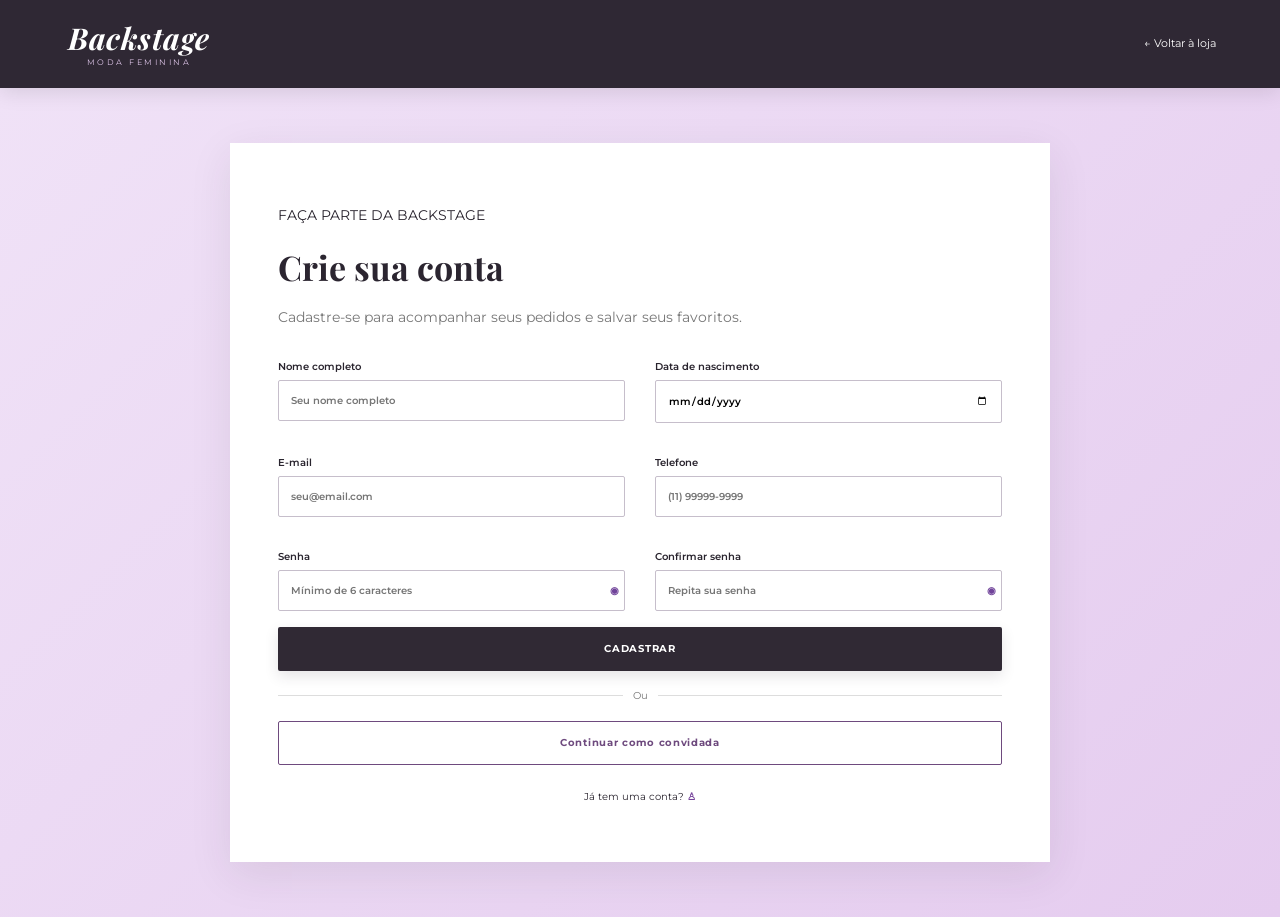
==== cadastro.html @ b1eb6801 "Atualiza projeto Backstage" ====
<!DOCTYPE html><html lang="pt-BR"><head><meta charset="UTF-8"><meta name="viewport" content="width=device-width,initial-scale=1.0"><title>Cadastro | Backstage</title><link rel="preconnect" href="https://fonts.googleapis.com"><link rel="preconnect" href="https://fonts.gstatic.com" crossorigin><link href="https://fonts.googleapis.com/css2?family=Montserrat:wght@400;500;600;700&family=Playfair+Display:wght@600;700&display=swap" rel="stylesheet"><link rel="stylesheet" href="css/style.css"></head><body><header class="header simple-header"><a class="brand" href="index.html"><span>Backstage</span><small>MODA FEMININA</small></a><a href="index.html" class="back-link">← Voltar à loja</a></header><main class="register-page"><section class="auth-card wide"><p class="eyebrow">FAÇA PARTE DA BACKSTAGE</p><h1>Crie sua conta</h1><p class="muted">Cadastre-se para acompanhar seus pedidos e salvar seus favoritos.</p><form id="registerForm" class="register-grid"><label>Nome completo<input type="text" required placeholder="Seu nome completo"></label><label>Data de nascimento<input type="date" required></label><label>E-mail<input type="email" required placeholder="seu@email.com"></label><label>Telefone<input type="tel" placeholder="(11) 99999-9999"></label><label>Senha<div class="password-field"><input type="password" required minlength="6" placeholder="Mínimo de 6 caracteres"><button type="button" class="toggle-pass">◉</button></div></label><label>Confirmar senha<div class="password-field"><input type="password" required minlength="6" placeholder="Repita sua senha"><button type="button" class="toggle-pass">◉</button></div></label><div class="register-actions"><button class="btn btn-dark full" type="submit">CADASTRAR</button><div class="or"><span>Ou</span></div><a class="btn btn-outline full" href="index.html">Continuar como convidada</a></div></form><p class="auth-bottom">Já tem uma conta? <a href="login.html">Faça login</a></p></section></main><script src="js/data.js"></script><script src="js/app.js"></script></body></html>
---- css/style.css ----
/* =========================================================
   BACKSTAGE — ESTILO VISUAL
   Alterações exclusivamente visuais
========================================================= */

* {
  box-sizing: border-box;
}

html {
  scroll-behavior: smooth;
  font-size: 100%;
}

body {
  margin: 0;
  font-family: Montserrat, Arial, sans-serif;
  color: #29242e;
  background: #f8f5fa;
  font-size: 14px;
  line-height: 1.55;
}

a {
  color: inherit;
  text-decoration: none;
}

button,
input,
select {
  font: inherit;
}

button {
  cursor: pointer;
}


/* =========================================================
   TOPO
========================================================= */

.topbar {
  background: #211c24;
  color: #fff;
  text-align: center;
  padding: 9px 16px;
  font-size: 11px;
  letter-spacing: .6px;
}


/* =========================================================
   HEADER
========================================================= */

.header {
  height: 88px;
  background: rgba(43, 36, 48, .98);
  color: #fff;
  display: flex;
  align-items: center;
  padding: 0 5%;
  gap: 32px;
  position: sticky;
  top: 0;
  z-index: 50;
  box-shadow: 0 4px 20px #0000001c;
  backdrop-filter: blur(10px);
}

.brand {
  display: flex;
  flex-direction: column;
  align-items: center;
  line-height: 1;
  min-width: 150px;
}

.brand span {
  font-family: "Playfair Display", serif;
  font-style: italic;
  font-weight: 700;
  font-size: 30px;
  letter-spacing: .5px;
}

.brand small {
  font-size: 8px;
  letter-spacing: 2.5px;
  margin-top: 5px;
  color: #dfc6ea;
}


/* =========================================================
   MENU
========================================================= */

.nav {
  display: flex;
  gap: 24px;
  align-items: center;
  flex: 1;
}

.nav a {
  font-size: 11px;
  color: #f3edf5;
  opacity: .82;
  padding: 33px 0;
  position: relative;
  letter-spacing: .3px;
  transition: opacity .2s ease, color .2s ease;
}

.nav a:hover,
.nav a.active {
  opacity: 1;
  color: #fff;
}

.nav a:hover:after,
.nav a.active:after {
  content: "";
  height: 2px;
  position: absolute;
  bottom: 24px;
  left: 0;
  right: 0;
  background: #c98df4;
  border-radius: 4px;
}


/* =========================================================
   ÍCONES DO HEADER
========================================================= */

.header-actions {
  display: flex;
  gap: 8px;
  align-items: center;
}

.icon-btn {
  width: 44px;
  height: 44px;
  display: grid;
  place-items: center;
  border-radius: 50%;
  font-size: 24px;
  color: #e1b7f5;
  position: relative;
  transition: background .2s ease, transform .2s ease;
}

.icon-btn:hover {
  background: #ffffff12;
  transform: translateY(-1px);
}

.cart b {
  position: absolute;
  right: -1px;
  top: -2px;
  background: #b967df;
  color: white;
  border-radius: 20px;
  font-size: 9px;
  padding: 2px 5px;
  box-shadow: 0 2px 6px #0003;
}


/* =========================================================
   HERO
========================================================= */

.hero {
  height: 430px;
  margin: 0;
  width: 100%;
  position: relative;

  background:
    linear-gradient(90deg, #17131db8 0%, #241b2c66 42%, #201b2000 75%),
    url("https://images.unsplash.com/photo-1483985988355-763728e1935b?auto=format&fit=crop&w=1800&q=85")
    center/cover;

  display: flex;
  align-items: center;

  transition: background-image .35s ease;
}

.hero-overlay {
  color: #fff;
  padding: 50px 7%;
  max-width: 620px;
  text-shadow: 0 2px 18px #0007;
  transition: opacity .2s ease;
}

.hero h1 {
  font-family: "Playfair Display", serif;
  font-size: 54px;
  line-height: 1.03;
  margin: 0 0 17px;
  letter-spacing: -.5px;
}

.hero h1 em {
  color: #e5b9ff;
}

.hero p:not(.eyebrow) {
  font-size: 15px;
  max-width: 430px;
  margin-bottom: 25px;
  color: #f8f4fa;
}


/* Setas */

.hero-arrow {
  position: absolute;
  top: 50%;
  transform: translateY(-50%);
  z-index: 3;

  width: 48px;
  height: 70px;

  border: 0;
  border-radius: 4px;

  background: #17131d55;
  color: #fff;

  font-size: 42px;
  line-height: 1;

  transition: background .2s ease, transform .2s ease;
}

.hero-arrow:hover {
  background: #17131d99;
}

.hero-prev {
  left: 18px;
}

.hero-next {
  right: 18px;
}


/* Bolinhas */

.hero-dots {
  position: absolute;
  bottom: 18px;
  left: 50%;
  display: flex;
  gap: 8px;
}

.dot {
  width: 8px;
  height: 8px;
  background: #fff7;
  border-radius: 50%;
  border: 0;
  padding: 0;
  transition: transform .2s ease, background .2s ease;
}

.dot:hover {
  transform: scale(1.2);
}

.dot.active {
  background: #fff;
}


/* =========================================================
   BUSCA
========================================================= */

.search-section {
  background: linear-gradient(135deg, #c88bf0, #b878df);
  padding: 19px 5%;
  margin: 0;
}

.search-box {
  height: 48px;
  background: #fff;
  border-radius: 28px;

  display: flex;
  align-items: center;

  max-width: 720px;
  margin: auto;

  overflow: hidden;
  border: 1px solid #ffffffaa;
  box-shadow: 0 5px 18px #70439a22;
  transition: box-shadow .2s ease, transform .2s ease;
}

.search-box:focus-within {
  box-shadow: 0 7px 25px #70439a35;
  transform: translateY(-1px);
}

.search-box input {
  border: 0;
  outline: 0;
  flex: 1;
  padding: 0 20px;
  background: transparent;
}

.search-box button {
  border: 0;
  background: transparent;
  font-size: 22px;
  padding: 0 18px;
  color: #70439a;
}


/* =========================================================
   SEÇÕES
========================================================= */

.section {
  padding: 65px 5%;
}

.section-heading {
  display: flex;
  justify-content: space-between;
  align-items: end;
  margin-bottom: 28px;
}

.section-heading h2,
.page-title h1 {
  font-family: "Playfair Display", serif;
  font-size: 36px;
  margin: 0;
  color: #2b2530;
  letter-spacing: -.3px;
}

.section-heading > a {
  color: #70439a;
  font-size: 12px;
  font-weight: 700;
  transition: color .2s ease;
}

.section-heading > a:hover {
  color: #a04dc7;
}


/* =========================================================
   PRODUTOS
========================================================= */

.product-grid {
  display: grid;
  grid-template-columns: repeat(4, minmax(0, 1fr));
  gap: 28px 20px;
}

.product-grid-6 {
  grid-template-columns: repeat(6, minmax(0, 1fr));
  gap: 18px;
}

.product-grid-6 .product-name {
  font-size: 12px;
}

.product-card {
  min-width: 0;
  transition: transform .25s ease;
}

.product-card:hover {
  transform: translateY(-4px);
}

.product-image {
  aspect-ratio: 3 / 4;
  position: relative;
  overflow: hidden;
  background: #eee;
  border-radius: 3px;
  box-shadow: 0 5px 18px #30293412;
}

.product-image img {
  width: 100%;
  height: 100%;
  object-fit: cover;
  transition: transform .45s ease;
}

.product-card:hover .product-image img {
  transform: scale(1.045);
}


/* Coração */

.wish-btn,
.wish-large {
  border: 0;
  background: #fff;
  color: #332b36;
  border-radius: 50%;
  display: grid;
  place-items: center;
  box-shadow: 0 3px 12px #0002;
  transition: transform .2s ease, color .2s ease;
}

.wish-btn {
  position: absolute;
  right: 10px;
  top: 10px;

  width: 34px;
  height: 34px;

  font-size: 18px;
}

.wish-btn:hover,
.wish-large:hover {
  transform: scale(1.07);
}

.wish-btn.selected,
.wish-large.selected {
  color: #a74cd0;
}


/* Badge */

.badge {
  position: absolute;
  left: 10px;
  top: 10px;

  background: #302934;
  color: #fff;

  padding: 5px 8px;

  font-size: 8px;
  letter-spacing: 1px;
  border-radius: 2px;
  box-shadow: 0 3px 8px #0003;
}


/* Informações */

.product-info {
  padding: 12px 2px 4px;
}

.product-name {
  display: block;
  font-weight: 700;
  margin-bottom: 3px;
  color: #302934;
}

.product-category {
  display: block;

  color: #817985;

  font-size: 9px;
  text-transform: uppercase;
  letter-spacing: 1.2px;
}

.product-info strong {
  display: block;
  margin-top: 6px;
  font-size: 14px;
}


/* Adicionar ao carrinho */

.quick-add {
  width: 100%;

  border: 1px solid #b66bdd;

  background: #fff;
  color: #70428e;

  padding: 9px;
  margin-top: 9px;

  opacity: 0;
  transition: opacity .2s ease, background .2s ease, color .2s ease;

  font-size: 10px;
  font-weight: 700;
  letter-spacing: .5px;
  border-radius: 2px;
}

.quick-add:hover {
  background: #70428e;
  color: #fff;
}

.product-card:hover .quick-add {
  opacity: 1;
}


/* =========================================================
   BOTÕES
========================================================= */

.btn {
  border: 1px solid transparent;

  display: inline-flex;

  justify-content: center;
  align-items: center;

  min-height: 44px;

  padding: 11px 24px;

  font-weight: 700;

  letter-spacing: .7px;

  font-size: 10px;

  border-radius: 2px;

  transition:
    background .2s ease,
    color .2s ease,
    border-color .2s ease,
    transform .2s ease,
    box-shadow .2s ease;
}

.btn:hover {
  transform: translateY(-1px);
}

.btn-dark {
  background: #302934;
  color: #fff;
  box-shadow: 0 5px 14px #30293420;
}

.btn-dark:hover {
  background: #4b3d4d;
  box-shadow: 0 7px 18px #30293430;
}

.btn-outline {
  border-color: #6e4a7e;
  color: #6e4a7e;
  background: #fff;
}

.btn-outline:hover {
  background: #f5eaff;
  border-color: #8c55a4;
}

.full {
  width: 100%;
}


/* =========================================================
   LOOKS
========================================================= */

.look-banner,
.complete-look {
  margin: 20px 5% 65px;

  background:
    linear-gradient(135deg, #f0def8, #e6ccef);

  min-height: 350px;

  display: grid;

  grid-template-columns: 1fr 1fr;

  align-items: center;

  overflow: hidden;

  border-radius: 4px;

  box-shadow: 0 10px 35px #70439a14;
}

.look-banner > div:first-child,
.complete-look > div:first-child {
  padding: 60px 9%;
}

.look-banner h2,
.complete-look h2 {
  font-family: "Playfair Display", serif;

  font-size: 44px;

  line-height: 1.08;

  margin: 5px 0 17px;
}

.look-image {
  min-height: 350px;

  background:
    linear-gradient(90deg, #e8d1f500, #e8d1f522),
    url("https://images.unsplash.com/photo-1496747611176-843222e1e57c?auto=format&fit=crop&w=1000&q=80")
    center/cover;

  transition: transform .5s ease;
}

.look-banner:hover .look-image,
.complete-look:hover .look-image {
  transform: scale(1.015);
}


/* =========================================================
   CATEGORIAS
========================================================= */

.category-grid {
  display: grid;
  grid-template-columns: repeat(4, 1fr);
  gap: 18px;
}

.category-card {
  height: 270px;

  display: flex;

  align-items: end;

  padding: 23px;

  color: #fff;

  font-family: "Playfair Display", serif;

  font-size: 27px;

  background-size: cover;
  background-position: center;

  position: relative;

  overflow: hidden;

  border-radius: 3px;

  box-shadow: 0 8px 25px #30293418;

  transition: transform .3s ease, box-shadow .3s ease;
}

.category-card:hover {
  transform: translateY(-4px);
  box-shadow: 0 14px 32px #30293428;
}

.category-card:before {
  content: "";

  position: absolute;

  inset: 0;

  background:
    linear-gradient(
      transparent 35%,
      #0009
    );

  transition: background .3s ease;
}

.category-card:hover:before {
  background:
    linear-gradient(
      transparent 25%,
      #000a
    );
}

.category-card span {
  position: relative;
  z-index: 1;
}

.cat-dress {
  background-image:
    url("https://images.unsplash.com/photo-1496217590455-aa63a8350eea?auto=format&fit=crop&w=700&q=80");
}

.cat-blouse {
  background-image:
    url("https://images.unsplash.com/photo-1525507119028-ed4c629a60a3?auto=format&fit=crop&w=700&q=80");
}

.cat-pants {
  background-image:
    url("https://images.unsplash.com/photo-1584370848010-d7fe6bc767ec?auto=format&fit=crop&w=700&q=80");
}

.cat-shorts {
  background-image:
    url("https://images.unsplash.com/photo-1594633312681-425c7b97ccd1?auto=format&fit=crop&w=700&q=80");
}


/* =========================================================
   FOOTER
========================================================= */

.footer-main {
  background: #2d2732;
  color: #fff;

  padding: 55px 5%;

  display: grid;

  grid-template-columns: 1.5fr 1fr 1fr 1fr;

  gap: 45px;
}

.footer-main h3 {
  font-size: 11px;

  text-transform: uppercase;

  letter-spacing: 1.5px;

  margin-top: 0;
}

.footer-main > div > a:not(.brand) {
  display: block;

  color: #d9d3dc;

  font-size: 11px;

  margin: 9px 0;

  transition: color .2s ease, transform .2s ease;
}

.footer-main > div > a:not(.brand):hover {
  color: #e2b4ff;
  transform: translateX(2px);
}

.footer-main p {
  font-size: 11px;
  color: #cfc8d3;
}

.footer-brand {
  align-items: flex-start;
}

.socials {
  display: flex;
  gap: 9px;
}

.socials a {
  width: 34px;
  height: 34px;

  border: 1px solid #77707c;

  border-radius: 50%;

  display: grid !important;

  place-items: center;

  transition:
    background .2s ease,
    border-color .2s ease,
    transform .2s ease;
}

.socials a:hover {
  background: #ffffff12;
  border-color: #d2a1ec;
  transform: translateY(-2px);
}

.footer-bottom {
  background: #211d24;

  color: #bdb6c1;

  text-align: center;

  padding: 12px;

  font-size: 9px;

  letter-spacing: .3px;
}


/* =========================================================
   ACESSIBILIDADE
========================================================= */

.accessibility-trigger {
  position: fixed;

  right: 18px;
  bottom: 18px;

  border: 0;

  background:
    linear-gradient(135deg, #7043a0, #b46fda);

  color: #fff;

  width: 56px;
  height: 56px;

  border-radius: 50%;

  z-index: 90;

  display: grid;
  place-items: center;

  font-size: 23px;

  box-shadow:
    0 7px 24px #0004;

  transition:
    transform .2s ease,
    box-shadow .2s ease,
    background .2s ease;
}

.accessibility-trigger:hover {
  transform: translateY(-3px);

  box-shadow:
    0 11px 28px #0005;

  background:
    linear-gradient(135deg, #60358f, #a45dce);
}

.accessibility-trigger:focus-visible {
  outline: 3px solid #e2b4ff;
  outline-offset: 4px;
}


/* PAINEL */

.accessibility-panel {
  position: fixed;

  right: 18px;

  bottom: 84px;

  width: 315px;

  max-width: calc(100vw - 36px);

  background: #fff;

  color: #29242e;

  border: 1px solid #dfc5e9;

  border-radius: 18px;

  box-shadow:
    0 18px 50px #3029342b;

  padding: 22px;

  z-index: 89;

  display: none;
}

.accessibility-panel.open {
  display: block;
}


/* BOTÕES */

.accessibility-panel > button {
  display: flex;

  align-items: center;

  width: 100%;

  min-height: 46px;

  text-align: left;

  background: #fbf8fd;

  color: #29242e;

  border: 1px solid #e4d9e9;

  border-radius: 11px;

  padding: 11px 14px;

  margin: 9px 0;

  font-size: 11px;

  font-weight: 600;

  transition:
    background .2s ease,
    border-color .2s ease,
    transform .2s ease,
    box-shadow .2s ease;
}

.accessibility-panel > button:hover {
  background: #f3e7f8;

  border-color: #c28bd6;

  transform: translateY(-1px);

  box-shadow: 0 4px 12px #70439a15;
}

.accessibility-panel > button:focus-visible {
  outline: 3px solid #c98df4;

  outline-offset: 2px;
}


/* BOTÃO FECHAR */

.accessibility-panel > button:first-child {
  position: absolute;

  top: 10px;
  right: 10px;

  width: 34px;
  min-height: 34px;

  display: grid;

  place-items: center;

  padding: 0;

  margin: 0;

  border: 0;

  border-radius: 50%;

  background: transparent;

  color: #7043a0;

  font-size: 20px;

  font-weight: 400;

  transform: none;

  box-shadow: none;
}

.accessibility-panel > button:first-child:hover {
  background: #f0e5f5;

  transform: none;

  box-shadow: none;
}


/* ESPAÇO PARA O BOTÃO FECHAR */

.accessibility-panel > button:nth-child(2) {
  margin-top: 24px;
}


/* STATUS */

.accessibility-status {
  margin-top: 14px;

  padding: 11px 13px;

  background: #f5eafa;

  border: 1px solid #ead8f1;

  border-radius: 10px;

  color: #68417b;

  font-size: 10px;

  line-height: 1.45;

  text-align: center;
}


/* =========================================================
   TAMANHO DA FONTE - ACESSIBILIDADE
========================================================= */

html.font-size-1 body {
  zoom: 1.06;
}

html.font-size-2 body {
  zoom: 1.12;
}

html.font-size-3 body {
  zoom: 1.18;
}

html.font-size-minus-1 body {
  zoom: 0.94;
}

html.font-size-minus-2 body {
  zoom: 0.88;
}


/* =========================================================
   PÁGINA DE PRODUTOS
========================================================= */

.page-title {
  padding: 60px 5% 35px;
  text-align: center;
  background: #f8f5fa;
}

.page-title p:last-child {
  color: #817985;
}

.catalog-layout {
  display: grid;

  grid-template-columns: 245px 1fr;

  gap: 38px;

  padding: 0 5% 70px;
}

.filters {
  border-right: 1px solid #e5dfe8;

  padding-right: 24px;
}

.filter-group {
  border-bottom: 1px solid #e8e2ea;

  padding: 0 0 21px;

  margin-bottom: 21px;
}

.filter-group h3 {
  font-size: 11px;

  text-transform: uppercase;

  letter-spacing: 1.2px;

  margin: 0 0 13px;
}

.filter-group label {
  display: flex;

  gap: 8px;

  align-items: center;

  margin: 9px 0;

  font-size: 11px;
}

.chips {
  display: flex;

  flex-wrap: wrap;

  gap: 7px;
}

.chips label {
  margin: 0;
}

.chips input {
  display: none;
}

.chips span {
  border: 1px solid #ddd4e2;

  padding: 7px 10px;

  cursor: pointer;

  border-radius: 2px;

  transition: background .2s ease, color .2s ease, border-color .2s ease;
}

.chips span:hover {
  border-color: #b889c9;
}

.chips input:checked + span {
  background: #302934;

  color: #fff;

  border-color: #302934;
}


/* Cores */

.color-list .color-dot {
  width: 17px;
  height: 17px;

  border-radius: 50%;

  border: 1px solid #ccc;
}

.black {
  background: #151515;
}

.white {
  background: #fff;
}

.wine {
  background: #731f35;
}

.pink {
  background: #e7a8bf;
}

.beige {
  background: #d8c0a1;
}

.blue {
  background: #708cae;
}


/* Preço */

.price-inputs {
  display: flex;

  align-items: center;

  gap: 6px;
}

.price-inputs input {
  width: 100%;

  min-width: 0;

  padding: 9px;

  border: 1px solid #ddd4e2;

  border-radius: 2px;

  outline: none;
}

.price-inputs input:focus {
  border-color: #a96bd1;
}

.filters select,
.catalog-toolbar select {
  width: 100%;

  padding: 10px;

  border: 1px solid #ddd4e2;

  background: #fff;

  border-radius: 2px;

  outline: none;
}

.filters select:focus,
.catalog-toolbar select:focus {
  border-color: #a96bd1;
}

.catalog-toolbar {
  display: flex;

  gap: 12px;

  margin-bottom: 17px;
}

.catalog-toolbar .compact {
  margin: 0;

  flex: 1;

  max-width: none;
}

.catalog-toolbar select {
  width: 180px;
}

.result-count {
  font-size: 10px;

  color: #817985;

  margin: 0 0 17px;
}

.mobile-filter-btn,
.filter-mobile-title {
  display: none;
}

.empty-state {
  min-height: 300px;

  display: flex;

  align-items: center;

  justify-content: center;

  flex-direction: column;

  text-align: center;

  color: #777;
}

.empty-state span {
  font-size: 50px;

  color: #c98df4;
}

.empty-state h2 {
  color: #302934;

  font-family: "Playfair Display", serif;
}


/* =========================================================
   PRODUTO ESPECÍFICO
========================================================= */

.product-detail-page {
  padding: 30px 5% 70px;
}

.breadcrumb {
  font-size: 10px;

  color: #817985;

  margin-bottom: 28px;
}

.product-detail {
  display: grid;

  grid-template-columns: 1.1fr .9fr;

  gap: 60px;
}

.product-gallery {
  display: grid;

  grid-template-columns: 85px 1fr;

  gap: 16px;
}

.thumbs {
  display: flex;

  flex-direction: column;

  gap: 10px;
}

.thumb {
  padding: 0;

  border: 2px solid transparent;

  background: #f1edf2;

  aspect-ratio: 3 / 4;

  overflow: hidden;

  cursor: pointer;

  transition: border-color .2s ease, transform .2s ease;
}

.thumb:hover {
  transform: translateY(-1px);
}

.thumb.active {
  border-color: #a96bd1;
}

.thumb img {
  width: 100%;
  height: 100%;

  object-fit: cover;
}

.main-product-image {
  position: relative;

  overflow: hidden;

  background: #eee;

  aspect-ratio: 3 / 4;

  border-radius: 2px;

  box-shadow: 0 8px 30px #30293418;
}

.main-product-image img {
  width: 100%;
  height: 100%;

  object-fit: cover;

  transition: transform .4s;
}

.main-product-image:hover img {
  transform: scale(1.045);
}

.zoom-hint {
  position: absolute;

  bottom: 12px;
  left: 12px;

  background: #fffec;

  color: #333;

  padding: 6px 9px;

  font-size: 9px;

  border-radius: 2px;
}

.summary-top {
  display: flex;

  justify-content: space-between;
}

.wish-large {
  font-size: 26px;

  width: 46px;
  height: 46px;
}

.product-summary h1 {
  font-family: "Playfair Display", serif;

  font-size: 42px;

  margin: 5px 0;

  color: #2b2530;
}

.rating {
  font-size: 13px;

  margin: 11px 0;
}

.rating span {
  color: #777;

  font-size: 10px;

  margin-left: 8px;
}

.detail-price {
  font-size: 27px;

  font-weight: 700;

  margin-top: 21px;

  color: #302934;
}

.installment {
  color: #817985;

  font-size: 10px;
}

.product-summary > p:not(.installment) {
  color: #5f5962;
}

.option-block {
  margin: 27px 0;
}

.option-block > label {
  font-size: 10px;

  font-weight: 700;

  text-transform: uppercase;

  display: block;

  margin-bottom: 9px;

  letter-spacing: .6px;
}

.size-picker {
  display: flex;

  gap: 8px;
}

.size-option {
  background: #fff;

  border: 1px solid #ccc4d0;

  padding: 9px 16px;

  border-radius: 2px;

  transition: border-color .2s ease, background .2s ease;
}

.size-option:hover {
  border-color: #a96bd1;
}

.size-option.selected {
  background: #302934;

  color: #fff;

  border-color: #302934;
}

.measure-link {
  display: inline-block;

  color: #7043a0;

  text-decoration: underline;

  font-size: 10px;

  margin-top: 10px;
}

.buy-actions {
  display: grid;

  gap: 10px;
}

.shipping-box {
  border: 1px solid #e0d8e3;

  padding: 14px;

  margin-top: 19px;

  display: flex;

  flex-direction: column;

  font-size: 10px;

  background: #fbf9fc;

  border-radius: 2px;
}


/* Abas */

.detail-extra {
  margin: 65px 0;
}

.detail-tabs {
  display: flex;

  border-bottom: 1px solid #ddd5e1;

  gap: 30px;
}

.tab {
  background: none;

  border: 0;

  padding: 13px 0;

  font-weight: 600;

  font-size: 11px;

  position: relative;

  color: #655d68;
}

.tab.active {
  color: #302934;
}

.tab.active:after {
  content: "";

  height: 2px;

  background: #8b4fb0;

  position: absolute;

  bottom: -1px;

  left: 0;
  right: 0;
}

.tab-content {
  padding: 27px 0;
}

.tab-content h2 {
  font-family: "Playfair Display", serif;
}

.feature-list {
  display: flex;

  gap: 20px;

  flex-wrap: wrap;

  color: #7043a0;

  font-size: 11px;
}

.table-wrap {
  overflow: auto;
}

table {
  border-collapse: collapse;

  width: 100%;

  font-size: 11px;
}

th,
td {
  border: 1px solid #ddd5e1;

  padding: 10px;

  text-align: center;
}

th {
  background: #f2e7f7;
}

.muted {
  color: #777;
}

.related-section {
  padding-left: 0;
  padding-right: 0;
}

.product-grid-4 {
  grid-template-columns: repeat(4, 1fr);
}

.look-collage {
  min-height: 350px;

  background:
    linear-gradient(90deg, #201b2000, #201b2015),
    url("https://images.unsplash.com/photo-1529139574466-a303027c1d8b?auto=format&fit=crop&w=1000&q=80")
    center/cover;
}


/* =========================================================
   LOGIN / CADASTRO
========================================================= */

.auth-page {
  min-height: calc(100vh - 89px);

  background:
    linear-gradient(135deg, #f0e2f7, #e5ccef);

  display: grid;

  grid-template-columns: 1fr 1fr;
}

.auth-image {
  background:
    linear-gradient(90deg, #201b2022, #201b2000),
    url("https://images.unsplash.com/photo-1485968579580-b6d095142e6e?auto=format&fit=crop&w=1000&q=85")
    center/cover;
}

.auth-card {
  background: #fff;

  max-width: 600px;

  width: 90%;

  margin: auto;

  padding: 48px;

  box-shadow: 0 12px 40px #30293418;
}

.auth-card h1 {
  font-family: "Playfair Display", serif;

  font-size: 34px;

  margin: 5px 0;

  color: #2b2530;
}

.auth-card label {
  font-size: 10px;

  font-weight: 600;

  display: block;

  margin: 16px 0;
}

.auth-card input {
  display: block;

  width: 100%;

  padding: 12px;

  border: 1px solid #c6becb;

  margin-top: 5px;

  outline: none;

  border-radius: 2px;

  transition: border-color .2s ease, box-shadow .2s ease;
}

.auth-card input:focus {
  border-color: #8d55ad;

  box-shadow: 0 0 0 3px #c98df426;
}

.password-field {
  position: relative;
}

.password-field input {
  padding-right: 45px;
}

.toggle-pass {
  position: absolute;

  right: 0;

  bottom: 0;

  height: 41px;

  border: 0;

  background: transparent;

  color: #70439a;
}

.small-link {
  font-size: 10px;

  color: #75429a;

  display: block;

  text-align: right;

  margin: -5px 0 15px;
}

.or {
  display: flex;

  align-items: center;

  gap: 10px;

  margin: 17px 0;

  color: #777;

  font-size: 10px;
}

.or:before,
.or:after {
  content: "";

  height: 1px;

  background: #ddd;

  flex: 1;
}

.auth-bottom {
  text-align: center;

  font-size: 10px;

  margin-top: 24px;
}

.auth-bottom a {
  color: #75429a;

  font-weight: 700;
}

.simple-header {
  justify-content: space-between;
}

.back-link {
  font-size: 11px;
}

.register-page {
  min-height: calc(100vh - 88px);

  background:
    linear-gradient(135deg, #f0e2f7, #e5ccef);

  padding: 55px 20px;
}

.auth-card.wide {
  max-width: 820px;
}

.register-grid {
  display: grid;

  grid-template-columns: 1fr 1fr;

  gap: 0 30px;
}

.register-actions {
  grid-column: 1 / -1;
}


/* =========================================================
   CARRINHO
========================================================= */

.cart-page,
.wishlist-page {
  padding-bottom: 70px;
}

.cart-layout {
  display: grid;

  grid-template-columns: 1fr 330px;

  gap: 40px;

  padding: 0 5%;
}

.cart-head {
  display: grid;

  grid-template-columns: 1fr 130px 70px;

  border-bottom: 1px solid #ddd5e1;

  padding: 10px;

  font-size: 9px;

  text-transform: uppercase;

  color: #817985;

  letter-spacing: .7px;
}

.cart-item {
  display: grid;

  grid-template-columns: 85px 1fr 130px 40px;

  gap: 17px;

  align-items: center;

  padding: 18px 0;

  border-bottom: 1px solid #e9e3eb;
}

.cart-item img {
  width: 85px;

  height: 105px;

  object-fit: cover;

  border-radius: 2px;
}

.cart-item h3 {
  margin: 0;

  font-size: 13px;
}

.cart-item p {
  font-size: 10px;

  color: #817985;
}

.qty {
  display: flex;

  align-items: center;

  gap: 10px;
}

.qty button {
  border: 1px solid #ddd5e1;

  background: #fff;

  width: 29px;
  height: 29px;

  border-radius: 2px;

  transition: background .2s ease, border-color .2s ease;
}

.qty button:hover {
  background: #f5eafa;
  border-color: #c9a5dc;
}

.remove {
  border: 0;

  background: none;

  font-size: 21px;

  color: #888;

  transition: color .2s ease, transform .2s ease;
}

.remove:hover {
  color: #a74cd0;
  transform: scale(1.08);
}

.summary-card,
.order-summary {
  border: 1px solid #e0d8e3;

  padding: 27px;

  height: max-content;

  background: #fff;

  box-shadow: 0 8px 28px #30293412;

  border-radius: 2px;
}

.summary-card h2,
.order-summary h2 {
  font-family: "Playfair Display", serif;
}

.summary-card p,
.summary-lines p {
  display: flex;

  justify-content: space-between;

  font-size: 11px;
}

.summary-card .total,
.summary-lines .total {
  font-size: 16px;
  font-weight: 700;
}

.summary-card small {
  display: block;

  text-align: center;

  margin-top: 13px;

  color: #777;

  font-size: 9px;
}

.continue {
  display: block;

  margin-top: 19px;

  color: #7043a0;

  font-size: 10px;

  font-weight: 600;
}


/* =========================================================
   CHECKOUT
========================================================= */

.checkout-page {
  display: grid;

  grid-template-columns: 1fr 360px;

  gap: 38px;

  padding: 50px 6%;

  background:
    linear-gradient(135deg, #f5edf8, #ead8f7);

  min-height: calc(100vh - 88px);
}

.checkout-title h1 {
  font-family: "Playfair Display", serif;

  font-size: 37px;

  margin: 0 0 27px;

  color: #2b2530;
}

.checkout-card {
  background: #fff;

  border: 1px solid #e1d9e4;

  padding: 26px;

  margin-bottom: 19px;

  box-shadow: 0 5px 20px #3029340c;

  border-radius: 2px;
}

.step-title {
  display: flex;

  align-items: center;

  gap: 10px;
}

.step-title b {
  color: #7043a0;
}

.step-title h2 {
  font-size: 14px;
}

.form-grid {
  display: grid;

  grid-template-columns: 1fr 1fr;

  gap: 14px;
}

.form-grid label {
  font-size: 9px;

  font-weight: 700;

  letter-spacing: .2px;
}

.form-grid input,
.form-grid select {
  width: 100%;

  padding: 11px;

  border: 1px solid #c6becb;

  margin-top: 5px;

  background: #fff;

  border-radius: 2px;

  outline: none;

  transition: border-color .2s ease, box-shadow .2s ease;
}

.form-grid input:focus,
.form-grid select:focus {
  border-color: #9b62bb;

  box-shadow: 0 0 0 3px #c98df422;
}

.span-2 {
  grid-column: 1 / -1;
}

.payment-options label {
  display: block;

  border: 1px solid #ddd5e1;

  padding: 13px;

  margin: 8px 0;

  font-size: 11px;

  border-radius: 2px;

  transition: background .2s ease, border-color .2s ease;
}

.payment-options label:hover {
  background: #faf6fc;
  border-color: #c5a2d3;
}

.card-fields {
  margin-top: 16px;
}

.checkout-submit {
  width: 100%;
}

.secure-label {
  font-size: 11px;
  color: #817985;
}

.mini-item {
  display: grid;

  grid-template-columns: 55px 1fr auto;

  gap: 11px;

  align-items: center;

  border-bottom: 1px solid #eee7f0;

  padding: 11px 0;
}

.mini-item img {
  width: 55px;

  height: 68px;

  object-fit: cover;

  border-radius: 2px;
}

.mini-item div {
  display: flex;

  flex-direction: column;

  font-size: 9px;
}

.summary-lines {
  margin-top: 16px;
}

.summary-lines hr {
  border: 0;

  border-top: 1px solid #ddd5e1;
}


/* =========================================================
   TOAST
========================================================= */

.toast {
  position: fixed;

  bottom: 80px;

  left: 50%;

  transform: translate(-50%, 20px);

  background: #302934;

  color: #fff;

  padding: 13px 21px;

  border-radius: 7px;

  z-index: 200;

  opacity: 0;

  transition: .25s;

  font-size: 11px;

  box-shadow: 0 8px 25px #0004;
}

.toast.show {
  opacity: 1;

  transform: translate(-50%, 0);
}


/* =========================================================
   CONTRASTE
========================================================= */

.high-contrast {
  background: #000 !important;
  color: #fff !important;
}

.high-contrast .product-image {
  background: #222;
}

.high-contrast .btn-outline,
.high-contrast .search-box,
.high-contrast .accessibility-panel {
  background: #111;
  color: #fff;
  border-color: #fff;
}

.high-contrast .accessibility-panel > button {
  background: #111;
  color: #fff;
  border-color: #fff;
}

.high-contrast .accessibility-panel > button:hover {
  background: #222;
}

.high-contrast .accessibility-panel > button:first-child {
  background: transparent;
  color: #fff;
}

.high-contrast .accessibility-status {
  background: #222;
  color: #fff;
  border: 1px solid #fff;
}

.high-contrast .accessibility-trigger {
  background: #000;
  color: #fff;
  border: 2px solid #fff;
}

.high-contrast .accessibility-trigger:focus-visible,
.high-contrast .accessibility-panel > button:focus-visible {
  outline-color: #fff;
}


/* =========================================================
   TABLET
========================================================= */

@media (max-width: 1100px) {

  .nav {
    gap: 14px;
  }

  .nav a {
    font-size: 10px;
  }

  .product-grid-6 {
    grid-template-columns: repeat(3, 1fr);
  }

  .product-grid {
    grid-template-columns: repeat(3, 1fr);
  }

  .product-detail {
    gap: 32px;
  }

  .footer-main {
    grid-template-columns: repeat(2, 1fr);
  }

}


/* =========================================================
   CELULAR
========================================================= */

@media (max-width: 760px) {

  body {
    font-size: 13px;
  }

  .topbar {
    font-size: 9px;
    padding: 8px 12px;
  }

  .header {
    height: 70px;

    padding: 0 4%;

    gap: 10px;
  }

  .brand {
    min-width: 110px;
  }

  .brand span {
    font-size: 22px;
  }

  .brand small {
    font-size: 7px;
  }

  .nav {
    display: none;
  }

  .header-actions {
    margin-left: auto;
  }

  .icon-btn {
    width: 36px;
    height: 36px;

    font-size: 21px;
  }


  /* HERO */

  .hero {
    margin: 0;

    height: 410px;

    background-position: 60%;
  }

  .hero h1 {
    font-size: 40px;
  }

  .hero-overlay {
    padding: 35px;
  }

  .hero-arrow {
    width: 40px;

    height: 58px;

    font-size: 34px;
  }

  .hero-prev {
    left: 8px;
  }

  .hero-next {
    right: 8px;
  }


  /* SEÇÕES */

  .section {
    padding: 45px 4%;
  }

  .section-heading h2,
  .page-title h1 {
    font-size: 28px;
  }


  /* PRODUTOS */

  .product-grid,
  .product-grid-4,
  .product-grid-6 {
    grid-template-columns: repeat(2, 1fr);

    gap: 18px 13px;
  }


  /* LOOK */

  .look-banner,
  .complete-look {
    margin: 0 4% 45px;

    grid-template-columns: 1fr;
  }

  .look-banner > div:first-child,
  .complete-look > div:first-child {
    padding: 38px 30px;
  }

  .look-banner h2,
  .complete-look h2 {
    font-size: 35px;
  }

  .look-image,
  .look-collage {
    min-height: 280px;
  }


  /* CATEGORIAS */

  .category-grid {
    grid-template-columns: 1fr 1fr;
  }

  .category-card {
    height: 200px;

    font-size: 21px;
  }


  /* FOOTER */

  .footer-main {
    padding: 40px 5%;

    grid-template-columns: 1fr 1fr;

    gap: 28px;
  }


  /* FILTROS */

  .catalog-layout {
    display: block;

    padding: 0 4% 50px;
  }

  .filters {
    position: fixed;

    inset: 0 25% 0 0;

    background: #fff;

    z-index: 100;

    padding: 25px;

    transform: translateX(-110%);

    transition: .25s;

    overflow: auto;

    box-shadow: 5px 0 30px #0003;
  }

  .filters.open {
    transform: none;
  }

  .filter-mobile-title {
    display: flex;

    justify-content: space-between;

    margin-bottom: 20px;
  }

  .filter-mobile-title button {
    border: 0;

    background: none;

    font-size: 24px;
  }

  .mobile-filter-btn {
    display: block;

    background: #302934;

    color: #fff;

    border: 0;

    padding: 0 15px;

    border-radius: 2px;
  }

  .catalog-toolbar {
    flex-wrap: wrap;
  }

  .catalog-toolbar .compact {
    flex-basis: 100%;

    order: 1;
  }

  .mobile-filter-btn {
    order: 2;
  }

  .catalog-toolbar select {
    order: 3;

    flex: 1;

    width: auto;
  }


  /* PRODUTO */

  .product-detail {
    grid-template-columns: 1fr;

    gap: 30px;
  }

  .product-gallery {
    grid-template-columns: 60px 1fr;
  }

  .product-summary h1 {
    font-size: 32px;
  }

  .detail-extra {
    margin: 40px 0;
  }

  .detail-tabs {
    gap: 12px;

    overflow: auto;
  }

  .tab {
    white-space: nowrap;
  }


  /* LOGIN */

  .auth-page {
    grid-template-columns: 1fr;

    min-height: calc(100vh - 70px);
  }

  .auth-image {
    display: none;
  }

  .auth-card {
    padding: 32px 24px;
  }


  /* CADASTRO */

  .register-page {
    padding: 25px 20px;
  }

  .register-grid {
    grid-template-columns: 1fr;
  }

  .register-actions {
    grid-column: auto;
  }


  /* CARRINHO / CHECKOUT */

  .cart-layout,
  .checkout-page {
    grid-template-columns: 1fr;

    padding: 0 4% 50px;
  }

  .checkout-page {
    padding-top: 32px;
  }

  .order-summary {
    order: -1;
  }

  .cart-head {
    display: none;
  }

  .cart-item {
    grid-template-columns: 70px 1fr 75px 25px;

    gap: 8px;
  }

  .cart-item img {
    width: 70px;

    height: 88px;
  }

  .qty {
    gap: 5px;
  }

  .qty button {
    width: 24px;
    height: 24px;
  }

  .cart-item h3 {
    font-size: 12px;
  }


  /* ACESSIBILIDADE */

  .accessibility-trigger {
    right: 12px;

    bottom: 12px;

    width: 50px;
    height: 50px;

    font-size: 22px;
  }

  .accessibility-panel {
    right: 10px;

    bottom: 72px;

    width: calc(100vw - 20px);

    max-width: none;

    padding: 18px;

    border-radius: 15px;
  }

  .accessibility-panel > button {
    min-height: 46px;

    font-size: 12px;
  }

  .accessibility-status {
    font-size: 10px;
  }


  /* TÍTULOS */

  .page-title {
    padding: 42px 4% 28px;
  }

}
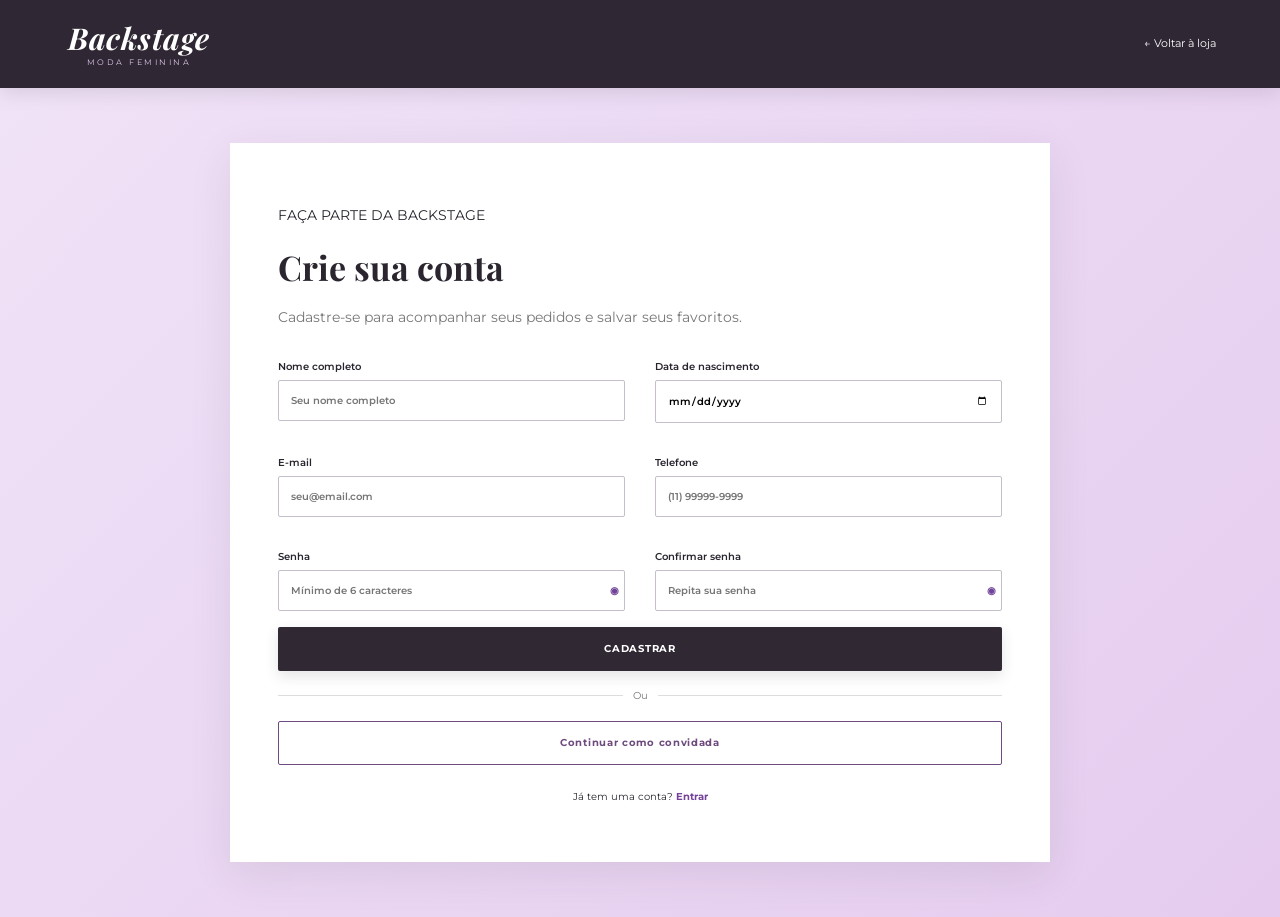
==== commit 92cd5445: "Atualizar o site Backstage" ====
--- a/cadastro.html
+++ b/cadastro.html
@@ -1 +1,165 @@
-<!DOCTYPE html><html lang="pt-BR"><head><meta charset="UTF-8"><meta name="viewport" content="width=device-width,initial-scale=1.0"><title>Cadastro | Backstage</title><link rel="preconnect" href="https://fonts.googleapis.com"><link rel="preconnect" href="https://fonts.gstatic.com" crossorigin><link href="https://fonts.googleapis.com/css2?family=Montserrat:wght@400;500;600;700&family=Playfair+Display:wght@600;700&display=swap" rel="stylesheet"><link rel="stylesheet" href="css/style.css"></head><body><header class="header simple-header"><a class="brand" href="index.html"><span>Backstage</span><small>MODA FEMININA</small></a><a href="index.html" class="back-link">← Voltar à loja</a></header><main class="register-page"><section class="auth-card wide"><p class="eyebrow">FAÇA PARTE DA BACKSTAGE</p><h1>Crie sua conta</h1><p class="muted">Cadastre-se para acompanhar seus pedidos e salvar seus favoritos.</p><form id="registerForm" class="register-grid"><label>Nome completo<input type="text" required placeholder="Seu nome completo"></label><label>Data de nascimento<input type="date" required></label><label>E-mail<input type="email" required placeholder="seu@email.com"></label><label>Telefone<input type="tel" placeholder="(11) 99999-9999"></label><label>Senha<div class="password-field"><input type="password" required minlength="6" placeholder="Mínimo de 6 caracteres"><button type="button" class="toggle-pass">◉</button></div></label><label>Confirmar senha<div class="password-field"><input type="password" required minlength="6" placeholder="Repita sua senha"><button type="button" class="toggle-pass">◉</button></div></label><div class="register-actions"><button class="btn btn-dark full" type="submit">CADASTRAR</button><div class="or"><span>Ou</span></div><a class="btn btn-outline full" href="index.html">Continuar como convidada</a></div></form><p class="auth-bottom">Já tem uma conta? <a href="login.html">Faça login</a></p></section></main><script src="js/data.js"></script><script src="js/app.js"></script></body></html>+<!DOCTYPE html>
+<html lang="pt-BR">
+
+<head>
+  <meta charset="UTF-8">
+  <meta name="viewport" content="width=device-width,initial-scale=1.0">
+  <title>Cadastro | Backstage</title>
+
+  <link rel="preconnect" href="https://fonts.googleapis.com">
+  <link rel="preconnect" href="https://fonts.gstatic.com" crossorigin>
+
+  <link href="https://fonts.googleapis.com/css2?family=Montserrat:wght@400;500;600;700&family=Playfair+Display:wght@600;700&display=swap" rel="stylesheet">
+
+  <link rel="stylesheet" href="css/style.css">
+</head>
+
+<body>
+
+  <header class="header simple-header">
+
+    <a class="brand" href="index.html">
+      <span>Backstage</span>
+      <small>MODA FEMININA</small>
+    </a>
+
+    <a href="index.html" class="back-link">
+      ← Voltar à loja
+    </a>
+
+  </header>
+
+  <main class="register-page">
+
+    <section class="auth-card wide">
+
+      <p class="eyebrow">
+        FAÇA PARTE DA BACKSTAGE
+      </p>
+
+      <h1>
+        Crie sua conta
+      </h1>
+
+      <p class="muted">
+        Cadastre-se para acompanhar seus pedidos e salvar seus favoritos.
+      </p>
+
+      <form id="registerForm" class="register-grid">
+
+        <label>
+          Nome completo
+          <input
+            type="text"
+            required
+            placeholder="Seu nome completo"
+          >
+        </label>
+
+        <label>
+          Data de nascimento
+          <input
+            type="date"
+            required
+          >
+        </label>
+
+        <label>
+          E-mail
+          <input
+            type="email"
+            required
+            placeholder="seu@email.com"
+          >
+        </label>
+
+        <label>
+          Telefone
+          <input
+            type="tel"
+            placeholder="(11) 99999-9999"
+          >
+        </label>
+
+        <label>
+          Senha
+
+          <div class="password-field">
+
+            <input
+              type="password"
+              required
+              minlength="6"
+              placeholder="Mínimo de 6 caracteres"
+            >
+
+            <button
+              type="button"
+              class="toggle-pass"
+            >
+              ◉
+            </button>
+
+          </div>
+        </label>
+
+        <label>
+          Confirmar senha
+
+          <div class="password-field">
+
+            <input
+              type="password"
+              required
+              minlength="6"
+              placeholder="Repita sua senha"
+            >
+
+            <button
+              type="button"
+              class="toggle-pass"
+            >
+              ◉
+            </button>
+
+          </div>
+        </label>
+
+        <div class="register-actions">
+
+          <button
+            class="btn btn-dark full"
+            type="submit"
+          >
+            CADASTRAR
+          </button>
+
+          <div class="or">
+            <span>Ou</span>
+          </div>
+
+          <a
+            class="btn btn-outline full"
+            href="index.html"
+          >
+            Continuar como convidada
+          </a>
+
+        </div>
+
+      </form>
+
+      <p class="auth-bottom">
+        Já tem uma conta? <a href="login.html">Entrar</a>
+      </p>
+
+    </section>
+
+  </main>
+
+  <script src="js/data.js"></script>
+  <script src="js/app.js"></script>
+
+</body>
+
+</html>
--- a/css/style.css
+++ b/css/style.css
@@ -1329,6 +1329,10 @@
   color: #777;
 }
 
+.empty-state[hidden] {
+  display: none !important;
+}
+
 .empty-state span {
   font-size: 50px;
 
@@ -2303,58 +2307,245 @@
 
 
 /* =========================================================
-   CONTRASTE
+   CONTRASTE — MODO ESCURO
 ========================================================= */
 
 .high-contrast {
-  background: #000 !important;
+  background: #18151b !important;
+  color: #f5f2f7 !important;
+}
+
+/* Topo e cabeçalho */
+.high-contrast .topbar,
+.high-contrast .header {
+  background: #111015 !important;
   color: #fff !important;
 }
 
-.high-contrast .product-image {
-  background: #222;
-}
-
-.high-contrast .btn-outline,
-.high-contrast .search-box,
+.high-contrast .footer-main {
+  background: #111015 !important;
+  color: #fff !important;
+}
+
+.high-contrast .footer-bottom {
+  background: #0b0a0d !important;
+  color: #e8e4eb !important;
+}
+
+/* Títulos e textos */
+.high-contrast h1,
+.high-contrast h2,
+.high-contrast h3,
+.high-contrast h4,
+.high-contrast p,
+.high-contrast label,
+.high-contrast span {
+  color: #f5f2f7 !important;
+}
+
+.high-contrast .muted,
+.high-contrast .product-category,
+.high-contrast .result-count,
+.high-contrast .installment,
+.high-contrast .rating span {
+  color: #c9c3cf !important;
+}
+
+/* Links */
+.high-contrast a,
+.high-contrast .measure-link {
+  color: #d9a7ff !important;
+}
+
+/* Seções */
+.high-contrast .section,
+.high-contrast .page-title,
+.high-contrast .catalog-layout,
+.high-contrast .product-detail-page,
+.high-contrast .detail-extra,
+.high-contrast .cart-page,
+.high-contrast .wishlist-page {
+  background: #18151b !important;
+  color: #f5f2f7 !important;
+}
+
+/* Cards */
+.high-contrast .product-card,
+.high-contrast .checkout-card,
+.high-contrast .summary-card,
+.high-contrast .order-summary,
+.high-contrast .auth-card,
+.high-contrast .shipping-box {
+  background: #211d25 !important;
+  color: #f5f2f7 !important;
+  border-color: #5e5665 !important;
+}
+
+/* Campos */
+.high-contrast input,
+.high-contrast select,
+.high-contrast textarea {
+  background: #121015 !important;
+  color: #fff !important;
+  border-color: #817789 !important;
+}
+
+.high-contrast input::placeholder {
+  color: #aaa2af !important;
+}
+
+/* Botão escuro */
+.high-contrast .btn-dark {
+  background: #f0e8f5 !important;
+  color: #18151b !important;
+  border-color: #f0e8f5 !important;
+}
+
+/* Botão contornado */
+.high-contrast .btn-outline {
+  background: #211d25 !important;
+  color: #e1b8ff !important;
+  border-color: #d9a7ff !important;
+}
+
+/* Botões de tamanho */
+.high-contrast .size-option {
+  background: #211d25 !important;
+  color: #fff !important;
+  border-color: #817789 !important;
+}
+
+.high-contrast .size-option.selected {
+  background: #d9a7ff !important;
+  color: #18151b !important;
+  border-color: #d9a7ff !important;
+}
+
+/* Abas */
+.high-contrast .detail-tabs {
+  border-color: #5e5665 !important;
+}
+
+.high-contrast .tab {
+  color: #ddd6e2 !important;
+}
+
+.high-contrast .tab.active {
+  color: #e1b8ff !important;
+}
+
+/* Tabela de medidas */
+.high-contrast table,
+.high-contrast th,
+.high-contrast td {
+  border-color: #655d6b !important;
+}
+
+.high-contrast th {
+  background: #302936 !important;
+  color: #fff !important;
+}
+
+.high-contrast td {
+  background: #211d25 !important;
+  color: #f5f2f7 !important;
+}
+
+/* Filtros */
+.high-contrast .filters,
+.high-contrast .filter-group {
+  background: #18151b !important;
+  color: #f5f2f7 !important;
+  border-color: #5e5665 !important;
+}
+
+.high-contrast .chips span {
+  background: #211d25 !important;
+  color: #fff !important;
+  border-color: #817789 !important;
+}
+
+.high-contrast .chips input:checked + span {
+  background: #d9a7ff !important;
+  color: #18151b !important;
+  border-color: #d9a7ff !important;
+}
+
+/* Painel de acessibilidade */
 .high-contrast .accessibility-panel {
-  background: #111;
-  color: #fff;
-  border-color: #fff;
+  background: #211d25 !important;
+  color: #fff !important;
+  border-color: #817789 !important;
 }
 
 .high-contrast .accessibility-panel > button {
-  background: #111;
-  color: #fff;
-  border-color: #fff;
+  background: #18151b !important;
+  color: #fff !important;
+  border-color: #655d6b !important;
 }
 
 .high-contrast .accessibility-panel > button:hover {
-  background: #222;
+  background: #302936 !important;
+  border-color: #d9a7ff !important;
 }
 
 .high-contrast .accessibility-panel > button:first-child {
-  background: transparent;
-  color: #fff;
+  background: transparent !important;
+  color: #fff !important;
 }
 
 .high-contrast .accessibility-status {
-  background: #222;
-  color: #fff;
-  border: 1px solid #fff;
-}
-
+  background: #302936 !important;
+  color: #e5ddeb !important;
+  border-color: #655d6b !important;
+}
+
+/* Botão de acessibilidade */
 .high-contrast .accessibility-trigger {
-  background: #000;
-  color: #fff;
-  border: 2px solid #fff;
-}
-
-.high-contrast .accessibility-trigger:focus-visible,
-.high-contrast .accessibility-panel > button:focus-visible {
-  outline-color: #fff;
-}
-
+  background: #d9a7ff !important;
+  color: #18151b !important;
+  border: 2px solid #d9a7ff !important;
+}
+
+/* Carrinho */
+.high-contrast .cart-head,
+.high-contrast .cart-item {
+  border-color: #5e5665 !important;
+}
+
+.high-contrast .qty button {
+  background: #211d25 !important;
+  color: #fff !important;
+  border-color: #817789 !important;
+}
+
+/* Mensagens */
+.high-contrast .toast {
+  background: #f0e8f5 !important;
+  color: #18151b !important;
+}
+
+/* Estado vazio */
+.high-contrast .empty-state {
+  color: #d5ced9 !important;
+}
+
+.high-contrast .empty-state h2 {
+  color: #f5f2f7 !important;
+}
+
+.high-contrast .empty-state span {
+  color: #d9a7ff !important;
+}
+
+/* Foco para acessibilidade */
+.high-contrast button:focus-visible,
+.high-contrast a:focus-visible,
+.high-contrast input:focus-visible,
+.high-contrast select:focus-visible {
+  outline: 3px solid #e1b8ff !important;
+  outline-offset: 2px;
+}
 
 /* =========================================================
    TABLET
